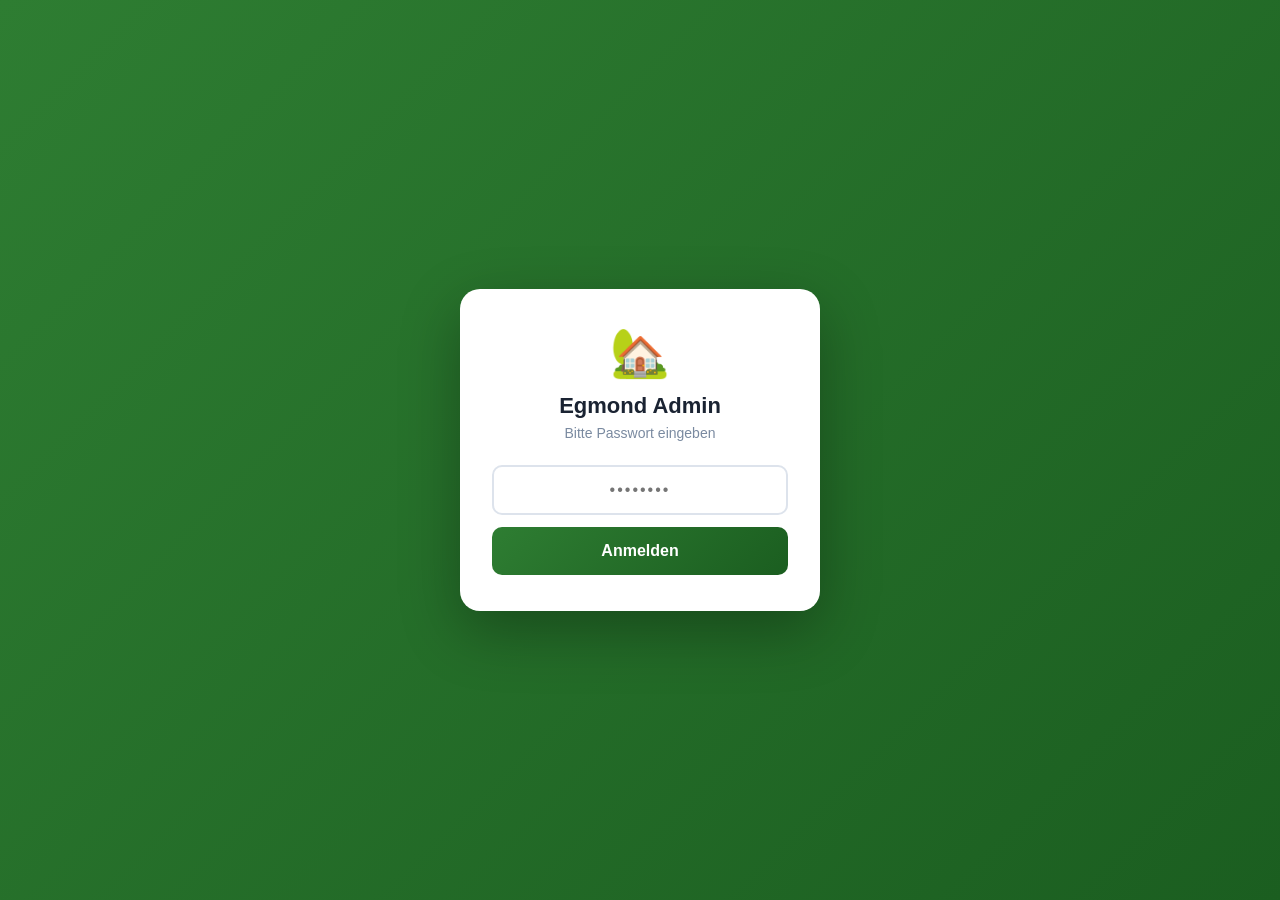
==== admin.html @ 9b96b651 "Add files via upload" ====
<!DOCTYPE html>
<html lang="de">
<head>
<meta charset="UTF-8">
<meta name="viewport" content="width=device-width,initial-scale=1">
<title>Egmond Admin</title>
<style>
*{box-sizing:border-box;margin:0;padding:0}
body{font-family:-apple-system,BlinkMacSystemFont,"Segoe UI",sans-serif;background:linear-gradient(135deg,#2E7D32,#1B5E20);min-height:100vh;display:flex;align-items:center;justify-content:center}
.box{background:#fff;border-radius:20px;padding:36px 32px;width:100%;max-width:360px;box-shadow:0 20px 60px rgba(0,0,0,.3);text-align:center}
.icon{font-size:48px;margin-bottom:12px}
h1{font-size:22px;font-weight:800;color:#1A2332;margin-bottom:6px}
p{font-size:14px;color:#7A8AA0;margin-bottom:24px}
input{width:100%;padding:14px 16px;border:2px solid #DDE3EC;border-radius:10px;font-size:16px;outline:none;transition:border-color .2s;margin-bottom:12px;text-align:center;letter-spacing:2px}
input:focus{border-color:#2E7D32}
button{width:100%;padding:15px;background:linear-gradient(135deg,#2E7D32,#1B5E20);color:#fff;border:none;border-radius:10px;font-size:16px;font-weight:800;cursor:pointer}
button:active{transform:scale(.98)}
.err{color:#B71C1C;font-size:13px;margin-top:8px;display:none}
</style>
</head>
<body>
<div class="box">
  <div class="icon">🏡</div>
  <h1>Egmond Admin</h1>
  <p>Bitte Passwort eingeben</p>
  <input id="pw" type="password" placeholder="••••••••" onkeydown="if(event.key==='Enter')login()">
  <button onclick="login()">Anmelden</button>
  <div class="err" id="err">❌ Falsches Passwort</div>
</div>
<script>
function login(){
  const pw=document.getElementById('pw').value;
  if(pw==='egmond2026'){
    window.location.href='./index.html?admin=egmond2026';
  } else {
    document.getElementById('err').style.display='block';
    document.getElementById('pw').value='';
    document.getElementById('pw').focus();
  }
}
</script>
</body>
</html>
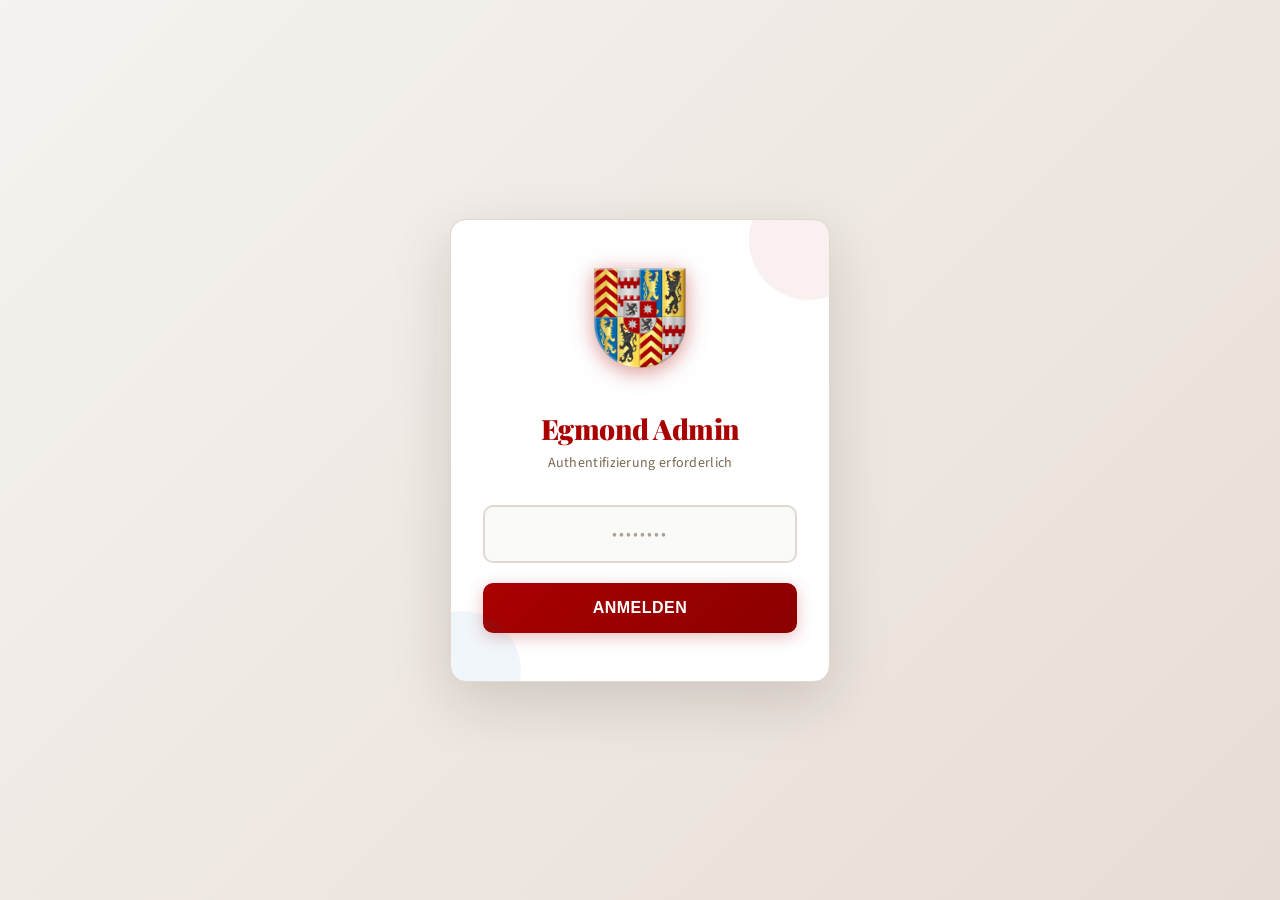
==== commit 6d1df2e3: "Update admin.html" ====
--- a/admin.html
+++ b/admin.html
@@ -4,40 +4,261 @@
 <meta charset="UTF-8">
 <meta name="viewport" content="width=device-width,initial-scale=1">
 <title>Egmond Admin</title>
+<link href="https://fonts.googleapis.com/css2?family=Playfair+Display:wght@700;900&family=Source+Sans+3:wght@400;600;700&display=swap" rel="stylesheet">
 <style>
-*{box-sizing:border-box;margin:0;padding:0}
-body{font-family:-apple-system,BlinkMacSystemFont,"Segoe UI",sans-serif;background:linear-gradient(135deg,#2E7D32,#1B5E20);min-height:100vh;display:flex;align-items:center;justify-content:center}
-.box{background:#fff;border-radius:20px;padding:36px 32px;width:100%;max-width:360px;box-shadow:0 20px 60px rgba(0,0,0,.3);text-align:center}
-.icon{font-size:48px;margin-bottom:12px}
-h1{font-size:22px;font-weight:800;color:#1A2332;margin-bottom:6px}
-p{font-size:14px;color:#7A8AA0;margin-bottom:24px}
-input{width:100%;padding:14px 16px;border:2px solid #DDE3EC;border-radius:10px;font-size:16px;outline:none;transition:border-color .2s;margin-bottom:12px;text-align:center;letter-spacing:2px}
-input:focus{border-color:#2E7D32}
-button{width:100%;padding:15px;background:linear-gradient(135deg,#2E7D32,#1B5E20);color:#fff;border:none;border-radius:10px;font-size:16px;font-weight:800;cursor:pointer}
-button:active{transform:scale(.98)}
-.err{color:#B71C1C;font-size:13px;margin-top:8px;display:none}
+:root {
+  --egmond-red: #A90100;
+  --egmond-gold: #FFDA4E;
+  --egmond-blue: #0066AB;
+  --text-dark: #1C1408;
+  --bg-light: #F5F3F0;
+  --border-color: #E0D9D0;
+}
+
+* {
+  box-sizing: border-box;
+  margin: 0;
+  padding: 0;
+}
+
+body {
+  font-family: 'Source Sans 3', -apple-system, BlinkMacSystemFont, "Segoe UI", sans-serif;
+  background: linear-gradient(135deg, #F5F3F0 0%, #E8DDD5 100%);
+  min-height: 100vh;
+  display: flex;
+  align-items: center;
+  justify-content: center;
+  padding: 20px;
+}
+
+.container {
+  width: 100%;
+  max-width: 380px;
+}
+
+.login-box {
+  background: #FFF;
+  border-radius: 16px;
+  padding: 48px 32px;
+  box-shadow: 0 20px 60px rgba(26, 18, 8, 0.15), 
+              0 0 1px rgba(169, 1, 0, 0.1);
+  border: 1px solid var(--border-color);
+  text-align: center;
+  backdrop-filter: blur(4px);
+}
+
+.header-crest {
+  font-size: 56px;
+  margin-bottom: 20px;
+  filter: drop-shadow(0 4px 8px rgba(169, 1, 0, 0.2));
+}
+
+.wappen-img {
+  width: 100px;
+  height: 100px;
+  object-fit: contain;
+  filter: drop-shadow(0 4px 12px rgba(169, 1, 0, 0.25));
+}
+
+h1 {
+  font-family: 'Playfair Display', serif;
+  font-size: 28px;
+  font-weight: 900;
+  color: var(--egmond-red);
+  margin-bottom: 6px;
+  letter-spacing: -0.5px;
+}
+
+.subtitle {
+  font-size: 14px;
+  color: #7A6850;
+  margin-bottom: 32px;
+  letter-spacing: 0.3px;
+}
+
+.form-group {
+  margin-bottom: 20px;
+}
+
+input {
+  width: 100%;
+  padding: 16px 18px;
+  border: 2px solid var(--border-color);
+  border-radius: 10px;
+  font-size: 16px;
+  font-family: 'Source Sans 3', sans-serif;
+  outline: none;
+  transition: all 0.2s ease;
+  letter-spacing: 1px;
+  text-align: center;
+  background: #FAFAF8;
+}
+
+input:focus {
+  border-color: var(--egmond-red);
+  background: #FFF;
+  box-shadow: 0 0 0 3px rgba(169, 1, 0, 0.08);
+}
+
+input::placeholder {
+  color: #B0A090;
+  letter-spacing: 2px;
+}
+
+.btn-login {
+  width: 100%;
+  padding: 16px;
+  background: linear-gradient(135deg, var(--egmond-red) 0%, #8B0000 100%);
+  color: #FFF;
+  border: none;
+  border-radius: 10px;
+  font-size: 16px;
+  font-weight: 700;
+  letter-spacing: 0.5px;
+  cursor: pointer;
+  transition: all 0.3s ease;
+  box-shadow: 0 4px 16px rgba(169, 1, 0, 0.25);
+  text-transform: uppercase;
+}
+
+.btn-login:hover {
+  transform: translateY(-2px);
+  box-shadow: 0 8px 24px rgba(169, 1, 0, 0.35);
+}
+
+.btn-login:active {
+  transform: translateY(0);
+  box-shadow: 0 2px 8px rgba(169, 1, 0, 0.25);
+}
+
+.error-message {
+  display: none;
+  margin-top: 16px;
+  padding: 12px 16px;
+  background: rgba(169, 1, 0, 0.08);
+  border: 1.5px solid var(--egmond-red);
+  border-radius: 8px;
+  color: var(--egmond-red);
+  font-size: 13px;
+  font-weight: 600;
+  animation: slideDown 0.3s ease;
+}
+
+@keyframes slideDown {
+  from {
+    opacity: 0;
+    transform: translateY(-8px);
+  }
+  to {
+    opacity: 1;
+    transform: translateY(0);
+  }
+}
+
+.decorative-accent {
+  position: absolute;
+  width: 120px;
+  height: 120px;
+  border-radius: 50%;
+  opacity: 0.06;
+  pointer-events: none;
+}
+
+.accent-1 {
+  top: -40px;
+  right: -40px;
+  background: var(--egmond-red);
+}
+
+.accent-2 {
+  bottom: -50px;
+  left: -50px;
+  background: var(--egmond-blue);
+}
+
+.login-box {
+  position: relative;
+  overflow: hidden;
+}
+
+@media (max-width: 480px) {
+  .login-box {
+    padding: 36px 24px;
+  }
+  
+  h1 {
+    font-size: 24px;
+  }
+  
+  .subtitle {
+    margin-bottom: 24px;
+  }
+}
 </style>
 </head>
 <body>
-<div class="box">
-  <div class="icon">🏡</div>
-  <h1>Egmond Admin</h1>
-  <p>Bitte Passwort eingeben</p>
-  <input id="pw" type="password" placeholder="••••••••" onkeydown="if(event.key==='Enter')login()">
-  <button onclick="login()">Anmelden</button>
-  <div class="err" id="err">❌ Falsches Passwort</div>
+<div class="container">
+  <div class="login-box">
+    <div class="decorative-accent accent-1"></div>
+    <div class="decorative-accent accent-2"></div>
+    
+    <div class="header-crest">
+      <img src="images/wappen_neu.png" alt="Egmond Wappen" class="wappen-img">
+    </div>
+    <h1>Egmond Admin</h1>
+    <p class="subtitle">Authentifizierung erforderlich</p>
+    
+    <form onsubmit="login(event)">
+      <div class="form-group">
+        <input 
+          id="pw" 
+          type="password" 
+          placeholder="••••••••"
+          autocomplete="current-password"
+          aria-label="Admin-Passwort"
+        >
+      </div>
+      <button type="submit" class="btn-login">Anmelden</button>
+    </form>
+    
+    <div class="error-message" id="err">
+      ❌ Falsches Passwort. Bitte erneut versuchen.
+    </div>
+  </div>
 </div>
+
 <script>
-function login(){
-  const pw=document.getElementById('pw').value;
-  if(pw==='egmond2026'){
-    window.location.href='./index.html?admin=egmond2026';
+function login(event) {
+  event.preventDefault();
+  const pw = document.getElementById('pw').value;
+  
+  if (pw === 'FiegePils') {
+    window.location.href = 'index.html?admin=FiegePils';
   } else {
-    document.getElementById('err').style.display='block';
-    document.getElementById('pw').value='';
-    document.getElementById('pw').focus();
-  }
-}
+    showError();
+  }
+}
+
+function showError() {
+  const errEl = document.getElementById('err');
+  const pwEl = document.getElementById('pw');
+  
+  errEl.style.display = 'block';
+  pwEl.value = '';
+  pwEl.focus();
+  
+  // Reset error display after 3 seconds
+  setTimeout(() => {
+    errEl.style.display = 'none';
+  }, 3000);
+}
+
+// Allow Enter key to submit
+document.getElementById('pw').addEventListener('keydown', (e) => {
+  if (e.key === 'Enter') {
+    login(e);
+  }
+});
 </script>
 </body>
 </html>
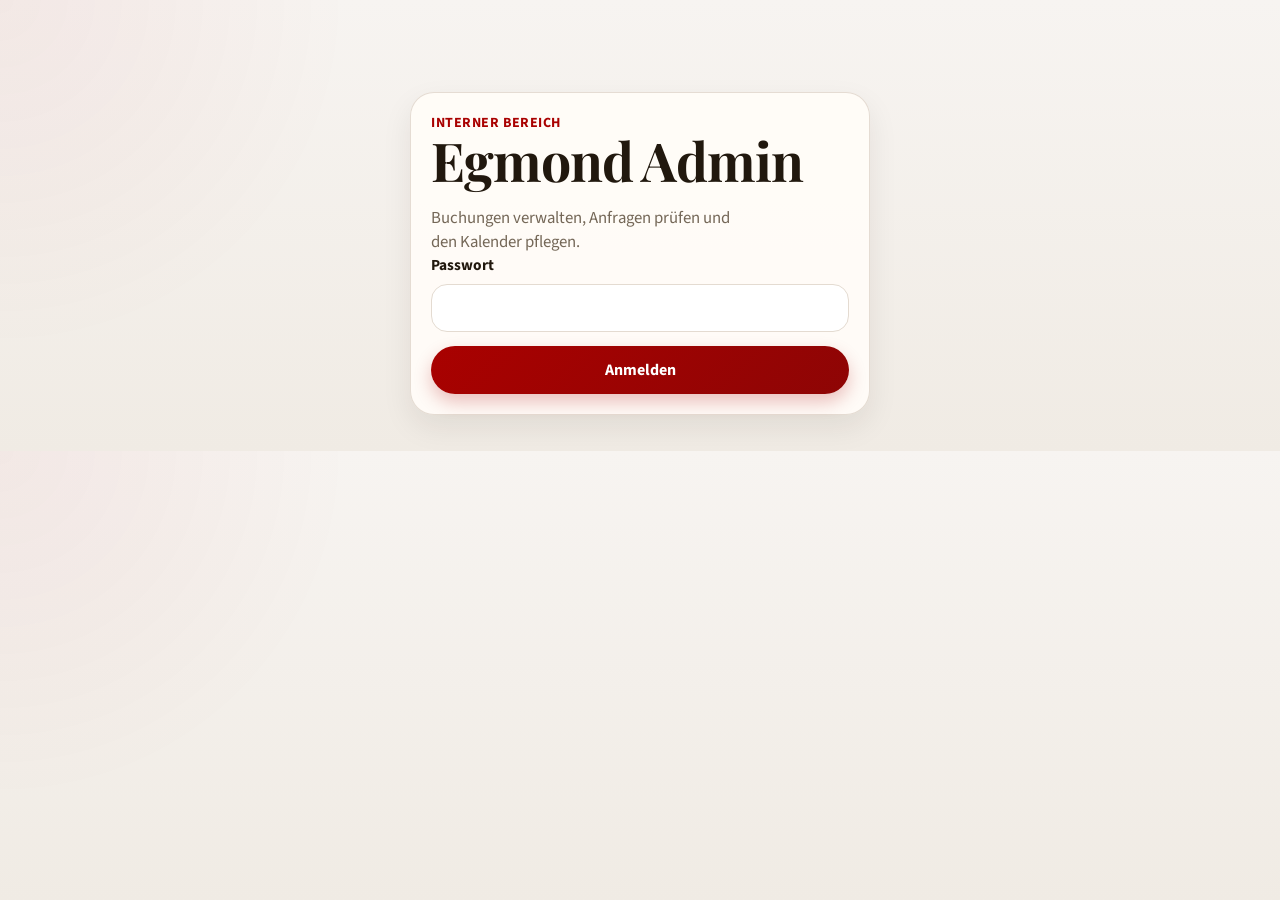
==== commit 0e8b5dfd: "reset auf alten Status nach Chat GPT" ====
--- a/admin.html
+++ b/admin.html
@@ -1,264 +1,150 @@
 <!DOCTYPE html>
 <html lang="de">
 <head>
-<meta charset="UTF-8">
-<meta name="viewport" content="width=device-width,initial-scale=1">
-<title>Egmond Admin</title>
-<link href="https://fonts.googleapis.com/css2?family=Playfair+Display:wght@700;900&family=Source+Sans+3:wght@400;600;700&display=swap" rel="stylesheet">
-<style>
-:root {
-  --egmond-red: #A90100;
-  --egmond-gold: #FFDA4E;
-  --egmond-blue: #0066AB;
-  --text-dark: #1C1408;
-  --bg-light: #F5F3F0;
-  --border-color: #E0D9D0;
-}
+  <meta charset="UTF-8" />
+  <meta name="viewport" content="width=device-width, initial-scale=1" />
+  <title>Egmond Admin</title>
+  <link rel="stylesheet" href="app.css" />
+  <link rel="preconnect" href="https://fonts.googleapis.com">
+  <link rel="preconnect" href="https://fonts.gstatic.com" crossorigin>
+  <link href="https://fonts.googleapis.com/css2?family=Playfair+Display:wght@700;900&family=Source+Sans+3:wght@400;600;700&display=swap" rel="stylesheet">
+</head>
+<body class="admin-body">
+  <div class="admin-shell">
+    <section class="admin-login panel" id="adminLoginPanel">
+      <div class="section-head">
+        <div>
+          <p class="kicker">Interner Bereich</p>
+          <h1>Egmond Admin</h1>
+        </div>
+      </div>
+      <p class="lede compact">Buchungen verwalten, Anfragen prüfen und den Kalender pflegen.</p>
+      <form id="adminLoginForm" class="stack">
+        <label class="field">
+          <span>Passwort</span>
+          <input id="adminPassword" type="password" autocomplete="current-password" required />
+        </label>
+        <button type="submit" class="primary-btn">Anmelden</button>
+        <div id="adminLoginError" class="inline-notice error hidden"></div>
+      </form>
+    </section>
 
-* {
-  box-sizing: border-box;
-  margin: 0;
-  padding: 0;
-}
+    <section class="dashboard hidden" id="dashboardPanel">
+      <header class="dashboard-header">
+        <div>
+          <p class="eyebrow">Interner Bereich</p>
+          <h1>Admin-Dashboard</h1>
+        </div>
+        <div class="dashboard-header-actions">
+          <a href="index.html" class="ghost-btn">Zur Public-App</a>
+          <button type="button" class="ghost-btn danger-text" id="logoutBtn">Abmelden</button>
+        </div>
+      </header>
 
-body {
-  font-family: 'Source Sans 3', -apple-system, BlinkMacSystemFont, "Segoe UI", sans-serif;
-  background: linear-gradient(135deg, #F5F3F0 0%, #E8DDD5 100%);
-  min-height: 100vh;
-  display: flex;
-  align-items: center;
-  justify-content: center;
-  padding: 20px;
-}
+      <div class="stat-grid" id="statGrid"></div>
 
-.container {
-  width: 100%;
-  max-width: 380px;
-}
+      <nav class="dashboard-tabs" aria-label="Admin Bereiche">
+        <button type="button" class="tab-btn is-active" data-tab="overview">Übersicht</button>
+        <button type="button" class="tab-btn" data-tab="bookings">Buchungen</button>
+        <button type="button" class="tab-btn" data-tab="requests">Anfragen</button>
+      </nav>
 
-.login-box {
-  background: #FFF;
-  border-radius: 16px;
-  padding: 48px 32px;
-  box-shadow: 0 20px 60px rgba(26, 18, 8, 0.15), 
-              0 0 1px rgba(169, 1, 0, 0.1);
-  border: 1px solid var(--border-color);
-  text-align: center;
-  backdrop-filter: blur(4px);
-}
+      <section class="tab-panel" data-panel="overview">
+        <div class="dashboard-two-col">
+          <article class="panel">
+            <div class="section-head">
+              <div>
+                <p class="kicker">Kalenderstatus</p>
+                <h2>Nächste Monate</h2>
+              </div>
+            </div>
+            <div id="adminCalendarPreview" class="calendar-grid compact"></div>
+          </article>
 
-.header-crest {
-  font-size: 56px;
-  margin-bottom: 20px;
-  filter: drop-shadow(0 4px 8px rgba(169, 1, 0, 0.2));
-}
+          <article class="panel">
+            <div class="section-head">
+              <div>
+                <p class="kicker">Nächster Schritt</p>
+                <h2>Schnelle Eintragung</h2>
+              </div>
+            </div>
+            <form id="quickBookingForm" class="stack">
+              <div class="field-grid">
+                <label class="field">
+                  <span>Anreise</span>
+                  <input type="date" id="quickStart" required />
+                </label>
+                <label class="field">
+                  <span>Abreise</span>
+                  <input type="date" id="quickEnd" required />
+                </label>
+              </div>
+              <label class="field">
+                <span>Bezeichnung</span>
+                <input type="text" id="quickLabel" placeholder="z. B. Meyer" required />
+              </label>
+              <button type="submit" class="primary-btn">Buchung eintragen</button>
+              <div id="quickFeedback" class="inline-notice hidden"></div>
+            </form>
+          </article>
+        </div>
+      </section>
 
-.wappen-img {
-  width: 100px;
-  height: 100px;
-  object-fit: contain;
-  filter: drop-shadow(0 4px 12px rgba(169, 1, 0, 0.25));
-}
+      <section class="tab-panel hidden" data-panel="bookings">
+        <article class="panel">
+          <div class="section-head">
+            <div>
+              <p class="kicker">Buchungen</p>
+              <h2>Einträge verwalten</h2>
+            </div>
+          </div>
 
-h1 {
-  font-family: 'Playfair Display', serif;
-  font-size: 28px;
-  font-weight: 900;
-  color: var(--egmond-red);
-  margin-bottom: 6px;
-  letter-spacing: -0.5px;
-}
+          <form id="bookingAdminForm" class="stack">
+            <div class="field-grid three">
+              <label class="field">
+                <span>Anreise</span>
+                <input type="date" id="adminStart" required />
+              </label>
+              <label class="field">
+                <span>Abreise</span>
+                <input type="date" id="adminEnd" required />
+              </label>
+              <label class="field">
+                <span>Typ</span>
+                <select id="adminType">
+                  <option value="full">Normal</option>
+                  <option value="arrival-departure">Halbtags-Wechsel</option>
+                </select>
+              </label>
+            </div>
+            <label class="field">
+              <span>Name / Hinweis</span>
+              <input type="text" id="adminLabel" placeholder="Gastname oder Notiz" required />
+            </label>
+            <div class="action-row split">
+              <button type="submit" class="primary-btn">Speichern</button>
+              <div id="bookingAdminFeedback" class="inline-notice hidden"></div>
+            </div>
+          </form>
 
-.subtitle {
-  font-size: 14px;
-  color: #7A6850;
-  margin-bottom: 32px;
-  letter-spacing: 0.3px;
-}
+          <div id="bookingList" class="data-list"></div>
+        </article>
+      </section>
 
-.form-group {
-  margin-bottom: 20px;
-}
+      <section class="tab-panel hidden" data-panel="requests">
+        <article class="panel">
+          <div class="section-head">
+            <div>
+              <p class="kicker">Anfragen</p>
+              <h2>Eingänge</h2>
+            </div>
+          </div>
+          <div id="requestList" class="data-list"></div>
+        </article>
+      </section>
+    </section>
+  </div>
 
-input {
-  width: 100%;
-  padding: 16px 18px;
-  border: 2px solid var(--border-color);
-  border-radius: 10px;
-  font-size: 16px;
-  font-family: 'Source Sans 3', sans-serif;
-  outline: none;
-  transition: all 0.2s ease;
-  letter-spacing: 1px;
-  text-align: center;
-  background: #FAFAF8;
-}
-
-input:focus {
-  border-color: var(--egmond-red);
-  background: #FFF;
-  box-shadow: 0 0 0 3px rgba(169, 1, 0, 0.08);
-}
-
-input::placeholder {
-  color: #B0A090;
-  letter-spacing: 2px;
-}
-
-.btn-login {
-  width: 100%;
-  padding: 16px;
-  background: linear-gradient(135deg, var(--egmond-red) 0%, #8B0000 100%);
-  color: #FFF;
-  border: none;
-  border-radius: 10px;
-  font-size: 16px;
-  font-weight: 700;
-  letter-spacing: 0.5px;
-  cursor: pointer;
-  transition: all 0.3s ease;
-  box-shadow: 0 4px 16px rgba(169, 1, 0, 0.25);
-  text-transform: uppercase;
-}
-
-.btn-login:hover {
-  transform: translateY(-2px);
-  box-shadow: 0 8px 24px rgba(169, 1, 0, 0.35);
-}
-
-.btn-login:active {
-  transform: translateY(0);
-  box-shadow: 0 2px 8px rgba(169, 1, 0, 0.25);
-}
-
-.error-message {
-  display: none;
-  margin-top: 16px;
-  padding: 12px 16px;
-  background: rgba(169, 1, 0, 0.08);
-  border: 1.5px solid var(--egmond-red);
-  border-radius: 8px;
-  color: var(--egmond-red);
-  font-size: 13px;
-  font-weight: 600;
-  animation: slideDown 0.3s ease;
-}
-
-@keyframes slideDown {
-  from {
-    opacity: 0;
-    transform: translateY(-8px);
-  }
-  to {
-    opacity: 1;
-    transform: translateY(0);
-  }
-}
-
-.decorative-accent {
-  position: absolute;
-  width: 120px;
-  height: 120px;
-  border-radius: 50%;
-  opacity: 0.06;
-  pointer-events: none;
-}
-
-.accent-1 {
-  top: -40px;
-  right: -40px;
-  background: var(--egmond-red);
-}
-
-.accent-2 {
-  bottom: -50px;
-  left: -50px;
-  background: var(--egmond-blue);
-}
-
-.login-box {
-  position: relative;
-  overflow: hidden;
-}
-
-@media (max-width: 480px) {
-  .login-box {
-    padding: 36px 24px;
-  }
-  
-  h1 {
-    font-size: 24px;
-  }
-  
-  .subtitle {
-    margin-bottom: 24px;
-  }
-}
-</style>
-</head>
-<body>
-<div class="container">
-  <div class="login-box">
-    <div class="decorative-accent accent-1"></div>
-    <div class="decorative-accent accent-2"></div>
-    
-    <div class="header-crest">
-      <img src="images/wappen_neu.png" alt="Egmond Wappen" class="wappen-img">
-    </div>
-    <h1>Egmond Admin</h1>
-    <p class="subtitle">Authentifizierung erforderlich</p>
-    
-    <form onsubmit="login(event)">
-      <div class="form-group">
-        <input 
-          id="pw" 
-          type="password" 
-          placeholder="••••••••"
-          autocomplete="current-password"
-          aria-label="Admin-Passwort"
-        >
-      </div>
-      <button type="submit" class="btn-login">Anmelden</button>
-    </form>
-    
-    <div class="error-message" id="err">
-      ❌ Falsches Passwort. Bitte erneut versuchen.
-    </div>
-  </div>
-</div>
-
-<script>
-function login(event) {
-  event.preventDefault();
-  const pw = document.getElementById('pw').value;
-  
-  if (pw === 'FiegePils') {
-    window.location.href = 'index.html?admin=FiegePils';
-  } else {
-    showError();
-  }
-}
-
-function showError() {
-  const errEl = document.getElementById('err');
-  const pwEl = document.getElementById('pw');
-  
-  errEl.style.display = 'block';
-  pwEl.value = '';
-  pwEl.focus();
-  
-  // Reset error display after 3 seconds
-  setTimeout(() => {
-    errEl.style.display = 'none';
-  }, 3000);
-}
-
-// Allow Enter key to submit
-document.getElementById('pw').addEventListener('keydown', (e) => {
-  if (e.key === 'Enter') {
-    login(e);
-  }
-});
-</script>
+  <script src="admin.js"></script>
 </body>
 </html>
--- a/app.css
+++ b/app.css
@@ -0,0 +1,500 @@
+:root{
+  --red:#a90100;
+  --red-soft:#f8dedd;
+  --gold:#ffda4e;
+  --blue:#0066ab;
+  --blue-soft:#e9f2fb;
+  --ink:#21180e;
+  --muted:#746757;
+  --bg:#f5f3f0;
+  --bg-elevated:#fffcf8;
+  --line:#e4dbd1;
+  --line-strong:#cfc0ae;
+  --success:#1d7f4e;
+  --success-soft:#e7f6ee;
+  --danger:#b3261e;
+  --danger-soft:#fdeceb;
+  --shadow:0 12px 30px rgba(33,24,14,.08);
+  --radius-xl:24px;
+  --radius-lg:18px;
+  --radius-md:14px;
+  --radius-sm:10px;
+  --touch:48px;
+}
+
+*{box-sizing:border-box}
+html{scroll-behavior:smooth}
+body{
+  margin:0;
+  font-family:"Source Sans 3",-apple-system,BlinkMacSystemFont,"Segoe UI",sans-serif;
+  color:var(--ink);
+  background:
+    radial-gradient(circle at top right, rgba(0,102,171,.06), transparent 24rem),
+    linear-gradient(180deg,#f7f4f1 0%, #f3efe8 100%);
+}
+
+h1,h2,h3,p{margin:0}
+button,input,textarea,select{font:inherit}
+button{cursor:pointer}
+
+.site-shell,
+.admin-shell{
+  max-width:1200px;
+  margin:0 auto;
+  padding:20px 16px 36px;
+}
+
+.site-header,
+.dashboard-header{
+  display:flex;
+  justify-content:space-between;
+  gap:16px;
+  align-items:flex-start;
+  margin-bottom:20px;
+}
+
+.brand{
+  display:flex;
+  gap:16px;
+  align-items:flex-start;
+}
+
+.brand-logo{
+  width:72px;
+  height:72px;
+  object-fit:contain;
+  filter:drop-shadow(0 6px 12px rgba(169,1,0,.16));
+}
+
+.eyebrow,.kicker{
+  font-size:.875rem;
+  font-weight:700;
+  color:var(--red);
+  letter-spacing:.04em;
+  text-transform:uppercase;
+}
+
+h1,h2{
+  font-family:"Playfair Display",Georgia,serif;
+  letter-spacing:-.02em;
+}
+
+h1{font-size:clamp(2rem,5vw,3.35rem); line-height:1.02}
+h2{font-size:clamp(1.4rem,3vw,2rem)}
+h3{font-size:1.05rem}
+.lede{
+  max-width:58ch;
+  color:var(--muted);
+  margin-top:8px;
+  font-size:1.05rem;
+}
+.lede.compact{max-width:40ch}
+
+.page-grid{
+  display:grid;
+  gap:20px;
+  grid-template-columns:1.35fr .95fr;
+}
+
+.panel{
+  background:rgba(255,252,248,.94);
+  border:1px solid rgba(228,219,209,.95);
+  border-radius:var(--radius-xl);
+  box-shadow:var(--shadow);
+  padding:20px;
+}
+
+.hero-panel{grid-column:1}
+.booking-panel{grid-column:2}
+.info-panel{grid-column:1 / -1}
+
+.section-head{
+  display:flex;
+  align-items:flex-start;
+  justify-content:space-between;
+  gap:12px;
+  margin-bottom:18px;
+}
+
+.calendar-nav{
+  display:flex;
+  gap:8px;
+}
+
+.icon-btn,.ghost-btn,.tab-btn{
+  min-height:var(--touch);
+  border-radius:999px;
+  border:1px solid var(--line);
+  background:#fff;
+  color:var(--ink);
+  padding:0 16px;
+  transition:.18s ease;
+}
+.icon-btn{
+  min-width:var(--touch);
+  padding:0;
+  font-size:1.4rem;
+}
+.ghost-btn:hover,.icon-btn:hover,.tab-btn:hover{
+  border-color:var(--line-strong);
+  transform:translateY(-1px);
+}
+.primary-btn{
+  min-height:var(--touch);
+  border:none;
+  border-radius:999px;
+  background:linear-gradient(135deg,var(--red) 0%, #8e0505 100%);
+  color:#fff;
+  padding:0 20px;
+  font-weight:700;
+  box-shadow:0 8px 18px rgba(169,1,0,.24);
+}
+.primary-btn:disabled{opacity:.55; cursor:not-allowed; box-shadow:none}
+.danger-text{color:var(--danger)}
+
+.calendar-summary{
+  display:grid;
+  grid-template-columns:repeat(4,minmax(0,1fr));
+  gap:12px;
+  margin-bottom:14px;
+}
+.summary-chip{
+  border:1px solid var(--line);
+  background:#fff;
+  border-radius:18px;
+  padding:12px 14px;
+}
+.summary-chip.accent{
+  background:linear-gradient(180deg,#fff8d8 0%, #fff 100%);
+}
+.summary-label{
+  display:block;
+  color:var(--muted);
+  font-size:.9rem;
+  margin-bottom:2px;
+}
+
+.legend{
+  display:flex;
+  flex-wrap:wrap;
+  gap:10px 16px;
+  margin-bottom:16px;
+  color:var(--muted);
+}
+.legend-item{
+  display:inline-flex;
+  align-items:center;
+  gap:8px;
+}
+.legend-swatch{
+  width:18px;
+  height:18px;
+  border-radius:7px;
+  border:1px solid var(--line-strong);
+  background:#fff;
+}
+.legend-swatch.is-free{background:#fff}
+.legend-swatch.is-booked{background:#f6c9c6}
+.legend-swatch.is-half{background:linear-gradient(135deg, #fff 0 50%, #f6c9c6 50% 100%)}
+.legend-swatch.is-range{background:#dcecff}
+.legend-dot{
+  width:8px; height:8px; border-radius:50%; background:var(--blue);
+}
+
+.calendar-grid{
+  display:grid;
+  grid-template-columns:repeat(2,minmax(0,1fr));
+  gap:16px;
+}
+.calendar-grid.compact{grid-template-columns:repeat(2,minmax(0,1fr))}
+.month-card{
+  border:1px solid var(--line);
+  border-radius:20px;
+  background:#fff;
+  padding:14px;
+}
+.month-head{
+  display:flex;
+  justify-content:space-between;
+  align-items:center;
+  margin-bottom:10px;
+}
+.month-title{
+  font-weight:700;
+  font-size:1.02rem;
+}
+.weekdays,.days-grid{
+  display:grid;
+  grid-template-columns:repeat(7,minmax(0,1fr));
+  gap:4px;
+}
+.weekday{
+  text-align:center;
+  color:var(--muted);
+  font-size:.82rem;
+  padding:6px 0;
+}
+.day-btn,.day-spacer{
+  aspect-ratio:1;
+  border-radius:14px;
+}
+.day-btn{
+  position:relative;
+  border:none;
+  background:#fff;
+  color:var(--ink);
+  min-height:44px;
+}
+.day-btn:hover:not(:disabled){
+  background:#f7f3ef;
+}
+.day-btn:focus-visible{
+  outline:3px solid rgba(0,102,171,.25);
+  outline-offset:1px;
+}
+.day-btn .num{
+  position:relative;
+  z-index:2;
+  font-weight:600;
+}
+.day-btn .arrival-dot{
+  position:absolute;
+  bottom:7px;
+  left:50%;
+  transform:translateX(-50%);
+  width:6px; height:6px; border-radius:50%;
+  background:var(--blue);
+}
+.day-btn[data-state="booked"]{
+  background:#f5d3d1;
+  color:#7a1d15;
+}
+.day-btn[data-state="half-start"]{
+  background:linear-gradient(135deg,#fff 0 50%, #f5d3d1 50% 100%);
+}
+.day-btn[data-state="half-end"]{
+  background:linear-gradient(135deg,#f5d3d1 0 50%, #fff 50% 100%);
+}
+.day-btn[data-in-range="true"]{
+  background:#e5f0fb;
+}
+.day-btn[data-boundary="start"],
+.day-btn[data-boundary="end"]{
+  background:var(--blue);
+  color:#fff;
+}
+.day-btn[data-boundary="start"] .arrival-dot,
+.day-btn[data-boundary="end"] .arrival-dot{
+  background:#fff;
+}
+.day-btn:disabled{
+  cursor:not-allowed;
+  opacity:.9;
+}
+.day-btn[data-past="true"]{
+  color:#ab9f92;
+}
+.calendar-foot{margin-top:16px}
+.inline-notice{
+  border-radius:16px;
+  padding:12px 14px;
+  border:1px solid transparent;
+  font-weight:600;
+}
+.inline-notice.info{
+  background:var(--blue-soft);
+  color:#0d4f80;
+}
+.inline-notice.success{
+  background:var(--success-soft);
+  color:var(--success);
+}
+.inline-notice.error{
+  background:var(--danger-soft);
+  color:var(--danger);
+}
+.hidden{display:none !important}
+
+.stack{display:grid; gap:14px}
+.field-grid{
+  display:grid;
+  grid-template-columns:repeat(2,minmax(0,1fr));
+  gap:12px;
+}
+.field-grid.three{
+  grid-template-columns:repeat(3,minmax(0,1fr));
+}
+.field{
+  display:grid;
+  gap:8px;
+}
+.field span{
+  font-weight:700;
+  font-size:.96rem;
+}
+.field input,.field textarea,.field select{
+  width:100%;
+  min-height:var(--touch);
+  border:1px solid var(--line);
+  background:#fff;
+  color:var(--ink);
+  border-radius:16px;
+  padding:12px 14px;
+}
+.field textarea{resize:vertical}
+.field input:focus-visible,.field textarea:focus-visible,.field select:focus-visible{
+  outline:3px solid rgba(0,102,171,.18);
+  border-color:#92bcde;
+}
+.action-row{
+  display:flex;
+  align-items:center;
+  gap:12px;
+}
+.action-row.split{
+  justify-content:space-between;
+}
+.form-meta{color:var(--muted)}
+
+.info-list{
+  display:grid;
+  grid-template-columns:repeat(3,minmax(0,1fr));
+  gap:14px;
+}
+.info-card{
+  border:1px solid var(--line);
+  border-radius:20px;
+  padding:16px;
+  background:#fff;
+}
+.info-card p{color:var(--muted); margin-top:6px}
+
+.admin-body{
+  background:
+    radial-gradient(circle at top left, rgba(169,1,0,.05), transparent 22rem),
+    linear-gradient(180deg,#f7f4f1 0%, #f0ebe4 100%);
+}
+.admin-login{
+  max-width:460px;
+  margin:8vh auto 0;
+}
+.dashboard{
+  display:grid;
+  gap:18px;
+}
+.dashboard-header-actions{
+  display:flex;
+  gap:10px;
+  flex-wrap:wrap;
+}
+.stat-grid{
+  display:grid;
+  grid-template-columns:repeat(4,minmax(0,1fr));
+  gap:12px;
+}
+.stat-card{
+  padding:16px;
+  border-radius:20px;
+  border:1px solid var(--line);
+  background:#fff;
+}
+.stat-card .stat-label{color:var(--muted); font-size:.92rem}
+.stat-card .stat-value{font-size:1.7rem; font-weight:800; margin-top:4px}
+.dashboard-tabs{
+  display:flex;
+  gap:10px;
+  flex-wrap:wrap;
+}
+.tab-btn.is-active{
+  background:var(--ink);
+  color:#fff;
+  border-color:var(--ink);
+}
+.dashboard-two-col{
+  display:grid;
+  grid-template-columns:1.1fr .9fr;
+  gap:18px;
+}
+.data-list{
+  display:grid;
+  gap:12px;
+  margin-top:18px;
+}
+.data-item{
+  display:grid;
+  gap:10px;
+  border:1px solid var(--line);
+  background:#fff;
+  border-radius:18px;
+  padding:14px;
+}
+.data-item-head{
+  display:flex;
+  align-items:flex-start;
+  justify-content:space-between;
+  gap:12px;
+}
+.pill{
+  display:inline-flex;
+  align-items:center;
+  min-height:32px;
+  border-radius:999px;
+  padding:0 12px;
+  font-size:.86rem;
+  font-weight:700;
+  background:var(--blue-soft);
+  color:var(--blue);
+}
+.pill.danger{
+  background:var(--danger-soft);
+  color:var(--danger);
+}
+.data-meta{
+  display:flex;
+  flex-wrap:wrap;
+  gap:8px 14px;
+  color:var(--muted);
+}
+.data-actions{
+  display:flex;
+  gap:8px;
+  flex-wrap:wrap;
+}
+.empty-state{
+  border:1px dashed var(--line-strong);
+  border-radius:18px;
+  padding:18px;
+  color:var(--muted);
+  background:rgba(255,255,255,.55);
+}
+
+@media (max-width: 980px){
+  .page-grid{
+    grid-template-columns:1fr;
+  }
+  .hero-panel,.booking-panel,.info-panel{grid-column:auto}
+  .calendar-summary,
+  .stat-grid,
+  .info-list,
+  .dashboard-two-col{
+    grid-template-columns:1fr 1fr;
+  }
+}
+@media (max-width: 720px){
+  .site-header,.dashboard-header,.brand{
+    flex-direction:column;
+    align-items:flex-start;
+  }
+  .calendar-grid,
+  .calendar-grid.compact,
+  .field-grid,
+  .field-grid.three,
+  .calendar-summary,
+  .stat-grid,
+  .info-list,
+  .dashboard-two-col{
+    grid-template-columns:1fr;
+  }
+  .panel{padding:16px}
+  .month-card{padding:12px}
+}
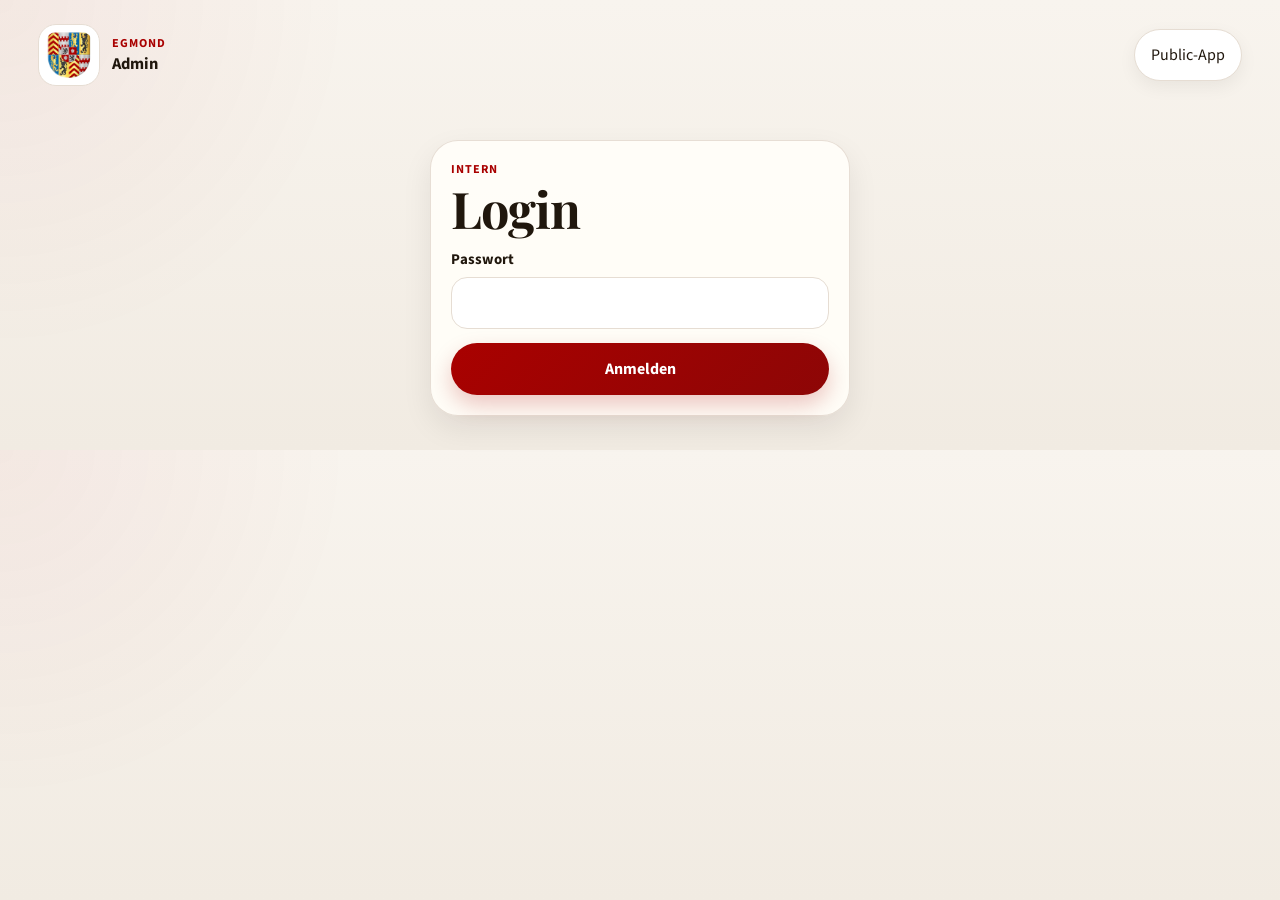
==== commit 926d841f: "premium tuned" ====
--- a/admin.html
+++ b/admin.html
@@ -11,140 +11,83 @@
 </head>
 <body class="admin-body">
   <div class="admin-shell">
-    <section class="admin-login panel" id="adminLoginPanel">
-      <div class="section-head">
-        <div>
-          <p class="kicker">Interner Bereich</p>
-          <h1>Egmond Admin</h1>
-        </div>
-      </div>
-      <p class="lede compact">Buchungen verwalten, Anfragen prüfen und den Kalender pflegen.</p>
+    <header class="admin-topbar">
+      <a href="#admin-top" class="brand admin-brand" id="admin-top" aria-label="Admin Start">
+        <img src="images/wappen_neu.png" alt="Wappen Egmond" class="brand-logo admin-logo">
+        <div><div class="eyebrow">Egmond</div><div class="brand-title">Admin</div></div>
+      </a>
+      <div class="admin-topbar-actions"><a href="index.html" class="nav-pill admin">Public-App</a></div>
+    </header>
+
+    <section class="panel admin-login" id="adminLoginPanel">
+      <div class="section-head"><div><div class="kicker">Intern</div><h1>Login</h1></div></div>
       <form id="adminLoginForm" class="stack">
-        <label class="field">
-          <span>Passwort</span>
-          <input id="adminPassword" type="password" autocomplete="current-password" required />
-        </label>
+        <label class="field"><span>Passwort</span><input id="adminPassword" type="password" autocomplete="current-password" required /></label>
         <button type="submit" class="primary-btn">Anmelden</button>
-        <div id="adminLoginError" class="inline-notice error hidden"></div>
+        <div id="adminLoginError" class="notice notice-error hidden"></div>
       </form>
     </section>
 
     <section class="dashboard hidden" id="dashboardPanel">
       <header class="dashboard-header">
-        <div>
-          <p class="eyebrow">Interner Bereich</p>
-          <h1>Admin-Dashboard</h1>
-        </div>
-        <div class="dashboard-header-actions">
-          <a href="index.html" class="ghost-btn">Zur Public-App</a>
-          <button type="button" class="ghost-btn danger-text" id="logoutBtn">Abmelden</button>
+        <div><div class="eyebrow">Egmond</div><h1>Admin-Dashboard</h1></div>
+        <div class="dashboard-actions">
+          <button type="button" class="nav-pill admin" data-action="print-year">Drucken</button>
+          <button type="button" class="nav-pill admin danger" data-action="logout">Abmelden</button>
         </div>
       </header>
 
       <div class="stat-grid" id="statGrid"></div>
 
       <nav class="dashboard-tabs" aria-label="Admin Bereiche">
-        <button type="button" class="tab-btn is-active" data-tab="overview">Übersicht</button>
+        <button type="button" class="tab-btn is-active" data-tab="overview">Jahr</button>
         <button type="button" class="tab-btn" data-tab="bookings">Buchungen</button>
         <button type="button" class="tab-btn" data-tab="requests">Anfragen</button>
       </nav>
 
       <section class="tab-panel" data-panel="overview">
-        <div class="dashboard-two-col">
-          <article class="panel">
-            <div class="section-head">
-              <div>
-                <p class="kicker">Kalenderstatus</p>
-                <h2>Nächste Monate</h2>
-              </div>
+        <article class="panel">
+          <div class="section-head">
+            <div><div class="kicker">Jahresübersicht</div><h2 id="overviewYearTitle">2026</h2></div>
+            <div class="month-nav">
+              <button type="button" class="icon-btn" data-action="prev-year" aria-label="Vorheriges Jahr">‹</button>
+              <button type="button" class="icon-btn" data-action="next-year" aria-label="Nächstes Jahr">›</button>
             </div>
-            <div id="adminCalendarPreview" class="calendar-grid compact"></div>
-          </article>
-
-          <article class="panel">
-            <div class="section-head">
-              <div>
-                <p class="kicker">Nächster Schritt</p>
-                <h2>Schnelle Eintragung</h2>
-              </div>
-            </div>
-            <form id="quickBookingForm" class="stack">
-              <div class="field-grid">
-                <label class="field">
-                  <span>Anreise</span>
-                  <input type="date" id="quickStart" required />
-                </label>
-                <label class="field">
-                  <span>Abreise</span>
-                  <input type="date" id="quickEnd" required />
-                </label>
-              </div>
-              <label class="field">
-                <span>Bezeichnung</span>
-                <input type="text" id="quickLabel" placeholder="z. B. Meyer" required />
-              </label>
-              <button type="submit" class="primary-btn">Buchung eintragen</button>
-              <div id="quickFeedback" class="inline-notice hidden"></div>
-            </form>
-          </article>
-        </div>
+          </div>
+          <div class="legend compact">
+            <span class="legend-item"><span class="legend-swatch booked"></span>belegt</span>
+            <span class="legend-item"><span class="legend-swatch half"></span>halbtags</span>
+            <span class="legend-item"><span class="legend-swatch school"></span>Ferien NRW</span>
+            <span class="legend-item"><span class="legend-swatch holiday"></span>Feiertag</span>
+            <span class="legend-item"><span class="legend-swatch bridge"></span>Brückentag</span>
+          </div>
+          <div id="adminYearGrid" class="year-grid"></div>
+        </article>
       </section>
 
       <section class="tab-panel hidden" data-panel="bookings">
         <article class="panel">
-          <div class="section-head">
-            <div>
-              <p class="kicker">Buchungen</p>
-              <h2>Einträge verwalten</h2>
+          <div class="section-head"><div><div class="kicker">Buchungen</div><h2>Eintragen</h2></div></div>
+          <form id="bookingAdminForm" class="stack">
+            <div class="field-grid">
+              <label class="field"><span>Anreise</span><input type="date" id="adminStart" required /></label>
+              <label class="field"><span>Abreise</span><input type="date" id="adminEnd" required /></label>
             </div>
-          </div>
-
-          <form id="bookingAdminForm" class="stack">
-            <div class="field-grid three">
-              <label class="field">
-                <span>Anreise</span>
-                <input type="date" id="adminStart" required />
-              </label>
-              <label class="field">
-                <span>Abreise</span>
-                <input type="date" id="adminEnd" required />
-              </label>
-              <label class="field">
-                <span>Typ</span>
-                <select id="adminType">
-                  <option value="full">Normal</option>
-                  <option value="arrival-departure">Halbtags-Wechsel</option>
-                </select>
-              </label>
-            </div>
-            <label class="field">
-              <span>Name / Hinweis</span>
-              <input type="text" id="adminLabel" placeholder="Gastname oder Notiz" required />
-            </label>
-            <div class="action-row split">
-              <button type="submit" class="primary-btn">Speichern</button>
-              <div id="bookingAdminFeedback" class="inline-notice hidden"></div>
-            </div>
+            <label class="field"><span>Name</span><input type="text" id="adminLabel" placeholder="Mietername" required /></label>
+            <div class="action-row split"><button type="submit" class="primary-btn">Speichern</button><div id="bookingAdminFeedback" class="notice hidden"></div></div>
           </form>
-
           <div id="bookingList" class="data-list"></div>
         </article>
       </section>
 
       <section class="tab-panel hidden" data-panel="requests">
         <article class="panel">
-          <div class="section-head">
-            <div>
-              <p class="kicker">Anfragen</p>
-              <h2>Eingänge</h2>
-            </div>
-          </div>
+          <div class="section-head"><div><div class="kicker">Anfragen</div><h2>Eingänge</h2></div></div>
           <div id="requestList" class="data-list"></div>
         </article>
       </section>
     </section>
   </div>
-
   <script src="admin.js"></script>
 </body>
 </html>
--- a/app.css
+++ b/app.css
@@ -1,190 +1,302 @@
 :root{
   --red:#a90100;
-  --red-soft:#f8dedd;
-  --gold:#ffda4e;
   --blue:#0066ab;
-  --blue-soft:#e9f2fb;
-  --ink:#21180e;
-  --muted:#746757;
-  --bg:#f5f3f0;
-  --bg-elevated:#fffcf8;
-  --line:#e4dbd1;
-  --line-strong:#cfc0ae;
-  --success:#1d7f4e;
-  --success-soft:#e7f6ee;
+  --blue-soft:#e8f1fb;
+  --red-soft:#f8dfdd;
+  --amber:#e0a219;
+  --amber-soft:#fff2cc;
+  --green:#208256;
+  --green-soft:#e7f6ee;
+  --violet:#8a4fff;
+  --violet-soft:#efe6ff;
+  --ink:#20170d;
+  --muted:#766958;
+  --bg:#f4f1eb;
+  --panel:#fffdf8;
+  --line:#e6ddd3;
+  --line-strong:#cdbfae;
+  --success:#1f7d50;
+  --success-soft:#e7f5ed;
   --danger:#b3261e;
   --danger-soft:#fdeceb;
-  --shadow:0 12px 30px rgba(33,24,14,.08);
-  --radius-xl:24px;
-  --radius-lg:18px;
-  --radius-md:14px;
-  --radius-sm:10px;
-  --touch:48px;
-}
-
+  --shadow-sm:0 6px 18px rgba(20,14,9,.06);
+  --shadow-md:0 12px 30px rgba(20,14,9,.08);
+  --shadow-lg:0 24px 72px rgba(12,8,4,.20);
+  --radius-xl:28px;
+  --radius-lg:20px;
+  --radius-md:16px;
+  --radius-sm:12px;
+  --radius-pill:999px;
+  --touch:52px;
+  --max-width:1240px;
+}
 *{box-sizing:border-box}
 html{scroll-behavior:smooth}
 body{
   margin:0;
+  color:var(--ink);
   font-family:"Source Sans 3",-apple-system,BlinkMacSystemFont,"Segoe UI",sans-serif;
-  color:var(--ink);
   background:
-    radial-gradient(circle at top right, rgba(0,102,171,.06), transparent 24rem),
-    linear-gradient(180deg,#f7f4f1 0%, #f3efe8 100%);
-}
-
+    radial-gradient(circle at top right, rgba(0,102,171,.06), transparent 22rem),
+    linear-gradient(180deg, #f8f4ee 0%, #f2ede6 100%);
+}
+body.admin-body{
+  background:
+    radial-gradient(circle at top left, rgba(169,1,0,.05), transparent 22rem),
+    linear-gradient(180deg, #f8f4ee 0%, #f1ebe2 100%);
+}
 h1,h2,h3,p{margin:0}
 button,input,textarea,select{font:inherit}
 button{cursor:pointer}
-
-.site-shell,
-.admin-shell{
-  max-width:1200px;
+a{text-decoration:none;color:inherit}
+#booking,#gallery,#top,#admin-top{scroll-margin-top:18px}
+.site-shell,.admin-shell{
+  max-width:var(--max-width);
   margin:0 auto;
-  padding:20px 16px 36px;
-}
-
-.site-header,
-.dashboard-header{
+  padding:14px 14px 34px;
+}
+.hero{
+  position:relative;
+  min-height:540px;
+  border-radius:34px;
+  overflow:hidden;
+  box-shadow:var(--shadow-lg);
+}
+.hero-media,.hero-layer,.hero-overlay{position:absolute; inset:0}
+.hero-layer{
+  background-size:cover;
+  background-position:center;
+  opacity:0;
+  transform:scale(1.04);
+  transition:opacity 1s ease, transform 6s ease;
+}
+.hero-layer.active{
+  opacity:1;
+  transform:scale(1);
+}
+.hero-overlay{
+  background:
+    linear-gradient(180deg, rgba(16,10,8,.08) 0%, rgba(16,10,8,.34) 54%, rgba(16,10,8,.62) 100%),
+    linear-gradient(90deg, rgba(169,1,0,.10) 0%, rgba(0,102,171,.12) 100%);
+}
+.topbar{
+  position:relative;
+  z-index:1;
   display:flex;
   justify-content:space-between;
+  align-items:center;
   gap:16px;
-  align-items:flex-start;
-  margin-bottom:20px;
-}
-
+  padding:18px;
+}
+.topbar-actions,.dashboard-actions,.month-nav,.admin-topbar-actions{
+  display:flex;
+  gap:10px;
+  flex-wrap:wrap;
+}
 .brand{
   display:flex;
-  gap:16px;
-  align-items:flex-start;
-}
-
+  align-items:center;
+  gap:12px;
+}
 .brand-logo{
-  width:72px;
-  height:72px;
+  width:62px;
+  height:62px;
   object-fit:contain;
-  filter:drop-shadow(0 6px 12px rgba(169,1,0,.16));
-}
-
+  border-radius:18px;
+  background:rgba(255,255,255,.12);
+  border:1px solid rgba(255,255,255,.18);
+  padding:7px;
+  backdrop-filter:blur(12px);
+}
+.admin-logo{
+  background:#fff;
+  border-color:var(--line);
+}
+.brand-title{
+  font-weight:700;
+  font-size:1.03rem;
+}
+.hero-card{
+  position:relative;
+  z-index:1;
+  max-width:430px;
+  margin:150px 18px 18px;
+  padding:22px 22px 24px;
+  border-radius:26px;
+  background:rgba(255,255,255,.12);
+  border:1px solid rgba(255,255,255,.18);
+  backdrop-filter:blur(16px);
+  box-shadow:0 18px 40px rgba(0,0,0,.14);
+}
+.on-dark{color:#fff}
 .eyebrow,.kicker{
-  font-size:.875rem;
+  font-size:.76rem;
+  text-transform:uppercase;
+  letter-spacing:.08em;
   font-weight:700;
   color:var(--red);
-  letter-spacing:.04em;
-  text-transform:uppercase;
-}
-
+}
+.eyebrow.on-dark{color:rgba(255,243,224,.95)}
 h1,h2{
   font-family:"Playfair Display",Georgia,serif;
   letter-spacing:-.02em;
 }
-
-h1{font-size:clamp(2rem,5vw,3.35rem); line-height:1.02}
-h2{font-size:clamp(1.4rem,3vw,2rem)}
-h3{font-size:1.05rem}
-.lede{
-  max-width:58ch;
-  color:var(--muted);
-  margin-top:8px;
-  font-size:1.05rem;
-}
-.lede.compact{max-width:40ch}
-
-.page-grid{
+h1{
+  font-size:clamp(1.9rem, 4vw, 3.15rem);
+  line-height:.98;
+  margin-top:6px;
+}
+h2{
+  font-size:clamp(1.36rem, 2.7vw, 1.9rem);
+}
+.hero-actions{
+  display:flex;
+  gap:10px;
+  flex-wrap:wrap;
+  margin-top:18px;
+}
+.page{
   display:grid;
   gap:20px;
-  grid-template-columns:1.35fr .95fr;
-}
-
+  margin-top:20px;
+}
+.section-intro{
+  display:flex;
+  justify-content:center;
+}
+.step-row{
+  display:flex;
+  gap:10px;
+  flex-wrap:wrap;
+}
+.step-chip{
+  min-height:40px;
+  border-radius:999px;
+  padding:0 14px;
+  display:inline-flex;
+  align-items:center;
+  background:rgba(255,255,255,.72);
+  border:1px solid var(--line);
+  color:var(--muted);
+  box-shadow:var(--shadow-sm);
+  font-size:.95rem;
+}
+.step-chip.is-active{
+  color:var(--blue);
+  border-color:#bad3ea;
+  background:#f7fbff;
+}
 .panel{
-  background:rgba(255,252,248,.94);
-  border:1px solid rgba(228,219,209,.95);
+  background:rgba(255,253,248,.96);
+  border:1px solid rgba(230,221,211,.95);
   border-radius:var(--radius-xl);
-  box-shadow:var(--shadow);
+  box-shadow:var(--shadow-md);
   padding:20px;
 }
-
-.hero-panel{grid-column:1}
-.booking-panel{grid-column:2}
-.info-panel{grid-column:1 / -1}
-
+.panel-booking,.panel-gallery{grid-column:1 / -1}
+.split-grid{
+  display:grid;
+  grid-template-columns:1.08fr .92fr;
+  gap:20px;
+}
 .section-head{
   display:flex;
+  justify-content:space-between;
   align-items:flex-start;
-  justify-content:space-between;
-  gap:12px;
-  margin-bottom:18px;
-}
-
-.calendar-nav{
-  display:flex;
-  gap:8px;
-}
-
-.icon-btn,.ghost-btn,.tab-btn{
+  gap:12px;
+  margin-bottom:16px;
+}
+.icon-btn,.nav-pill,.tab-btn,.primary-btn{
   min-height:var(--touch);
-  border-radius:999px;
+  border-radius:var(--radius-pill);
+  display:inline-flex;
+  align-items:center;
+  justify-content:center;
+  transition:transform .18s ease, border-color .18s ease, box-shadow .18s ease;
+}
+.icon-btn,.nav-pill,.tab-btn{
   border:1px solid var(--line);
   background:#fff;
   color:var(--ink);
   padding:0 16px;
-  transition:.18s ease;
 }
 .icon-btn{
   min-width:var(--touch);
   padding:0;
   font-size:1.4rem;
 }
-.ghost-btn:hover,.icon-btn:hover,.tab-btn:hover{
-  border-color:var(--line-strong);
-  transform:translateY(-1px);
+.nav-pill.on-dark{
+  background:rgba(255,255,255,.12);
+  color:#fff;
+  border-color:rgba(255,255,255,.22);
+  backdrop-filter:blur(10px);
+}
+.nav-pill.admin{
+  background:#fff;
+  box-shadow:var(--shadow-sm);
+}
+.nav-pill.admin.danger{
+  color:var(--danger);
+  border-color:#edd0cb;
 }
 .primary-btn{
-  min-height:var(--touch);
   border:none;
-  border-radius:999px;
-  background:linear-gradient(135deg,var(--red) 0%, #8e0505 100%);
+  background:linear-gradient(135deg, var(--red) 0%, #8d0606 100%);
   color:#fff;
   padding:0 20px;
   font-weight:700;
-  box-shadow:0 8px 18px rgba(169,1,0,.24);
-}
-.primary-btn:disabled{opacity:.55; cursor:not-allowed; box-shadow:none}
-.danger-text{color:var(--danger)}
-
-.calendar-summary{
-  display:grid;
-  grid-template-columns:repeat(4,minmax(0,1fr));
-  gap:12px;
-  margin-bottom:14px;
-}
-.summary-chip{
-  border:1px solid var(--line);
-  background:#fff;
+  box-shadow:0 10px 22px rgba(169,1,0,.22);
+}
+.primary-btn.light{
+  background:#fff;
+  color:var(--ink);
+  box-shadow:0 10px 22px rgba(0,0,0,.12);
+}
+.icon-btn:hover,.nav-pill:hover,.tab-btn:hover,.primary-btn:hover{
+  transform:translateY(-1px);
+}
+.primary-btn:disabled{opacity:.6;cursor:not-allowed;box-shadow:none}
+.summary-strip{
+  display:grid;
+  grid-template-columns:repeat(3,minmax(0,1fr));
+  gap:10px;
+  margin-bottom:12px;
+}
+.summary-card{
+  border:1px solid var(--line);
   border-radius:18px;
+  background:#fff;
   padding:12px 14px;
 }
-.summary-chip.accent{
-  background:linear-gradient(180deg,#fff8d8 0%, #fff 100%);
-}
-.summary-label{
+.summary-card span{
   display:block;
   color:var(--muted);
-  font-size:.9rem;
+  font-size:.88rem;
   margin-bottom:2px;
 }
-
+.notice{
+  border-radius:16px;
+  padding:11px 13px;
+  font-weight:700;
+  border:1px solid transparent;
+}
+.notice-info{color:#0d4f80;background:var(--blue-soft)}
+.notice-success{color:var(--success);background:var(--success-soft)}
+.notice-error{color:var(--danger);background:var(--danger-soft)}
+.hidden{display:none!important}
 .legend{
   display:flex;
+  gap:10px 16px;
   flex-wrap:wrap;
-  gap:10px 16px;
-  margin-bottom:16px;
-  color:var(--muted);
-}
+  color:var(--muted);
+  margin:12px 0 14px;
+}
+.legend.compact{margin-top:0}
 .legend-item{
   display:inline-flex;
   align-items:center;
   gap:8px;
+  font-size:.94rem;
 }
 .legend-swatch{
   width:18px;
@@ -193,23 +305,21 @@
   border:1px solid var(--line-strong);
   background:#fff;
 }
-.legend-swatch.is-free{background:#fff}
-.legend-swatch.is-booked{background:#f6c9c6}
-.legend-swatch.is-half{background:linear-gradient(135deg, #fff 0 50%, #f6c9c6 50% 100%)}
-.legend-swatch.is-range{background:#dcecff}
-.legend-dot{
-  width:8px; height:8px; border-radius:50%; background:var(--blue);
-}
-
+.legend-swatch.booked{background:#f6c9c6}
+.legend-swatch.half{background:linear-gradient(135deg, #fff 0 50%, #f6c9c6 50% 100%)}
+.legend-swatch.range{background:#dcecff}
+.legend-swatch.school{background:linear-gradient(180deg,var(--amber-soft) 0 70%, #fff 70% 100%)}
+.legend-swatch.holiday{background:#fff; box-shadow:inset 0 0 0 2px var(--green)}
+.legend-swatch.bridge{background:linear-gradient(180deg,#fff 0 68%, var(--violet-soft) 68% 100%)}
+.calendar-wrap{touch-action:pan-y}
 .calendar-grid{
   display:grid;
   grid-template-columns:repeat(2,minmax(0,1fr));
-  gap:16px;
-}
-.calendar-grid.compact{grid-template-columns:repeat(2,minmax(0,1fr))}
+  gap:14px;
+}
 .month-card{
   border:1px solid var(--line);
-  border-radius:20px;
+  border-radius:22px;
   background:#fff;
   padding:14px;
 }
@@ -221,7 +331,7 @@
 }
 .month-title{
   font-weight:700;
-  font-size:1.02rem;
+  font-size:1rem;
 }
 .weekdays,.days-grid{
   display:grid;
@@ -231,106 +341,73 @@
 .weekday{
   text-align:center;
   color:var(--muted);
-  font-size:.82rem;
-  padding:6px 0;
-}
-.day-btn,.day-spacer{
-  aspect-ratio:1;
-  border-radius:14px;
-}
+  font-size:.78rem;
+  padding:5px 0;
+}
+.day-btn,.day-spacer{aspect-ratio:1}
 .day-btn{
   position:relative;
   border:none;
-  background:#fff;
+  border-radius:13px;
+  background:#fff;
+  min-height:44px;
   color:var(--ink);
-  min-height:44px;
-}
-.day-btn:hover:not(:disabled){
-  background:#f7f3ef;
-}
+  overflow:hidden;
+}
+.day-btn:hover:not(:disabled){background:#f8f4ef}
 .day-btn:focus-visible{
-  outline:3px solid rgba(0,102,171,.25);
+  outline:3px solid rgba(0,102,171,.18);
   outline-offset:1px;
 }
+.day-btn[data-weekend="true"]{box-shadow:inset 0 0 0 999px rgba(0,0,0,.018)}
+.day-btn[data-today="true"]{box-shadow:inset 0 0 0 2px rgba(0,102,171,.28)}
 .day-btn .num{
+  font-weight:700;
   position:relative;
   z-index:2;
-  font-weight:600;
-}
-.day-btn .arrival-dot{
+}
+.day-btn .tag-top,
+.day-btn .tag-bottom{
   position:absolute;
-  bottom:7px;
-  left:50%;
-  transform:translateX(-50%);
-  width:6px; height:6px; border-radius:50%;
-  background:var(--blue);
-}
-.day-btn[data-state="booked"]{
-  background:#f5d3d1;
-  color:#7a1d15;
-}
-.day-btn[data-state="half-start"]{
-  background:linear-gradient(135deg,#fff 0 50%, #f5d3d1 50% 100%);
-}
-.day-btn[data-state="half-end"]{
-  background:linear-gradient(135deg,#f5d3d1 0 50%, #fff 50% 100%);
-}
-.day-btn[data-in-range="true"]{
-  background:#e5f0fb;
-}
+  left:5px;
+  right:5px;
+  border-radius:999px;
+  pointer-events:none;
+}
+.day-btn .tag-top{top:4px;height:4px}
+.day-btn .tag-bottom{bottom:4px;height:4px}
+.day-btn[data-school-holiday="true"] .tag-top{background:var(--amber)}
+.day-btn[data-bridge-day="true"] .tag-bottom{background:var(--violet)}
+.day-btn[data-public-holiday="true"]::after{
+  content:"";
+  position:absolute;
+  inset:2px;
+  border-radius:11px;
+  box-shadow:inset 0 0 0 2px rgba(32,130,86,.65);
+  pointer-events:none;
+}
+.day-btn[data-state="booked"]{background:#f5d3d1;color:#7a1d15}
+.day-btn[data-state="half-start"]{background:linear-gradient(135deg,#fff 0 50%, #f5d3d1 50% 100%)}
+.day-btn[data-state="half-end"]{background:linear-gradient(135deg,#f5d3d1 0 50%, #fff 50% 100%)}
+.day-btn[data-preview="true"],
+.day-btn[data-in-range="true"]{background:#e5f0fb}
 .day-btn[data-boundary="start"],
-.day-btn[data-boundary="end"]{
-  background:var(--blue);
-  color:#fff;
-}
-.day-btn[data-boundary="start"] .arrival-dot,
-.day-btn[data-boundary="end"] .arrival-dot{
-  background:#fff;
-}
-.day-btn:disabled{
-  cursor:not-allowed;
-  opacity:.9;
-}
-.day-btn[data-past="true"]{
-  color:#ab9f92;
-}
-.calendar-foot{margin-top:16px}
-.inline-notice{
-  border-radius:16px;
-  padding:12px 14px;
-  border:1px solid transparent;
-  font-weight:600;
-}
-.inline-notice.info{
-  background:var(--blue-soft);
-  color:#0d4f80;
-}
-.inline-notice.success{
-  background:var(--success-soft);
-  color:var(--success);
-}
-.inline-notice.error{
-  background:var(--danger-soft);
-  color:var(--danger);
-}
-.hidden{display:none !important}
-
-.stack{display:grid; gap:14px}
+.day-btn[data-boundary="end"]{background:var(--blue);color:#fff}
+.day-btn:disabled{cursor:not-allowed;opacity:.96}
+.day-btn[data-past="true"]{color:#ab9f92}
+.stack{display:grid;gap:14px}
 .field-grid{
   display:grid;
   grid-template-columns:repeat(2,minmax(0,1fr));
   gap:12px;
 }
-.field-grid.three{
-  grid-template-columns:repeat(3,minmax(0,1fr));
-}
 .field{
   display:grid;
-  gap:8px;
+  gap:7px;
 }
 .field span{
   font-weight:700;
-  font-size:.96rem;
+  font-size:.93rem;
 }
 .field input,.field textarea,.field select{
   width:100%;
@@ -341,51 +418,152 @@
   border-radius:16px;
   padding:12px 14px;
 }
+.field input[readonly],#shortHint{
+  background:#faf7f2;
+  color:var(--muted);
+}
 .field textarea{resize:vertical}
 .field input:focus-visible,.field textarea:focus-visible,.field select:focus-visible{
-  outline:3px solid rgba(0,102,171,.18);
-  border-color:#92bcde;
+  outline:3px solid rgba(0,102,171,.16);
+  border-color:#94bfdc;
 }
 .action-row{
   display:flex;
   align-items:center;
   gap:12px;
 }
-.action-row.split{
+.action-row.split{justify-content:space-between}
+.mini-gallery{
+  display:grid;
+  grid-template-columns:repeat(3,minmax(0,1fr));
+  gap:10px;
+}
+.mini-card{
+  min-height:150px;
+  border:none;
+  border-radius:20px;
+  background:center/cover no-repeat;
+  box-shadow:var(--shadow-sm);
+}
+.quiet-list{
+  display:grid;
+  gap:10px;
+  margin-top:14px;
+}
+.quiet-item{
+  min-height:48px;
+  border-radius:16px;
+  padding:0 14px;
+  display:flex;
+  align-items:center;
+  background:#fff;
+  border:1px solid var(--line);
+  color:var(--muted);
+  font-size:.97rem;
+}
+.gallery-mosaic{
+  display:grid;
+  grid-template-columns:1.15fr .9fr .9fr;
+  gap:12px;
+}
+.mosaic-tile{
+  position:relative;
+  min-height:210px;
+  border:none;
+  border-radius:22px;
+  overflow:hidden;
+  background:#d9d9d9 center/cover no-repeat;
+  box-shadow:var(--shadow-md);
+}
+.mosaic-tile::after{
+  content:"";
+  position:absolute;
+  inset:0;
+  background:linear-gradient(180deg, rgba(0,0,0,.02) 0%, rgba(0,0,0,.26) 100%);
+}
+.mosaic-tile.large{
+  grid-row:span 2;
+  min-height:432px;
+}
+.mosaic-tile:hover{transform:translateY(-2px)}
+.mosaic-caption{
+  position:absolute;
+  left:14px;
+  right:14px;
+  bottom:14px;
+  color:#fff;
+  z-index:1;
+  font-weight:700;
+}
+.lightbox{
+  position:fixed;
+  inset:0;
+  display:none;
+  align-items:center;
+  justify-content:center;
+  background:rgba(10,10,12,.90);
+  z-index:9999;
+}
+.lightbox.open{display:flex}
+.lightbox-stage{width:min(92vw, 1100px)}
+.lightbox-image{
+  width:100%;
+  aspect-ratio:16/10;
+  border-radius:24px;
+  background:#171717 center/cover no-repeat;
+}
+.lightbox-caption{
+  color:#fff;
+  text-align:center;
+  margin-top:12px;
+  opacity:.92;
+}
+.lightbox-close,.lightbox-nav{
+  position:absolute;
+  border:none;
+  color:#fff;
+  background:rgba(255,255,255,.12);
+  backdrop-filter:blur(10px);
+}
+.lightbox-close{
+  top:18px;
+  right:18px;
+  width:48px;
+  height:48px;
+  border-radius:50%;
+  font-size:1.85rem;
+}
+.lightbox-nav{
+  top:50%;
+  transform:translateY(-50%);
+  width:50px;
+  height:50px;
+  border-radius:50%;
+  font-size:2rem;
+}
+.lightbox-nav.prev{left:18px}
+.lightbox-nav.next{right:18px}
+.admin-topbar{
+  display:flex;
   justify-content:space-between;
-}
-.form-meta{color:var(--muted)}
-
-.info-list{
-  display:grid;
-  grid-template-columns:repeat(3,minmax(0,1fr));
+  align-items:center;
   gap:14px;
-}
-.info-card{
-  border:1px solid var(--line);
-  border-radius:20px;
-  padding:16px;
-  background:#fff;
-}
-.info-card p{color:var(--muted); margin-top:6px}
-
-.admin-body{
-  background:
-    radial-gradient(circle at top left, rgba(169,1,0,.05), transparent 22rem),
-    linear-gradient(180deg,#f7f4f1 0%, #f0ebe4 100%);
+  margin-bottom:18px;
+  padding:10px 4px 0;
+}
+.dashboard{
+  display:grid;
+  gap:18px;
+}
+.dashboard-header{
+  display:flex;
+  justify-content:space-between;
+  align-items:flex-start;
+  gap:16px;
 }
 .admin-login{
-  max-width:460px;
-  margin:8vh auto 0;
-}
-.dashboard{
-  display:grid;
-  gap:18px;
-}
-.dashboard-header-actions{
-  display:flex;
-  gap:10px;
-  flex-wrap:wrap;
+  max-width:420px;
+  margin:6vh auto 0;
 }
 .stat-grid{
   display:grid;
@@ -398,8 +576,8 @@
   border:1px solid var(--line);
   background:#fff;
 }
-.stat-card .stat-label{color:var(--muted); font-size:.92rem}
-.stat-card .stat-value{font-size:1.7rem; font-weight:800; margin-top:4px}
+.stat-card .label{color:var(--muted);font-size:.9rem}
+.stat-card .value{margin-top:4px;font-size:1.62rem;font-weight:800}
 .dashboard-tabs{
   display:flex;
   gap:10px;
@@ -410,10 +588,69 @@
   color:#fff;
   border-color:var(--ink);
 }
-.dashboard-two-col{
-  display:grid;
-  grid-template-columns:1.1fr .9fr;
-  gap:18px;
+.year-grid{
+  display:grid;
+  grid-template-columns:repeat(4,minmax(0,1fr));
+  gap:12px;
+}
+.year-month{
+  background:#fff;
+  border:1px solid var(--line);
+  border-radius:20px;
+  padding:12px;
+}
+.year-title{
+  font-size:.98rem;
+  margin-bottom:8px;
+}
+.mini-weekdays,.mini-days{
+  display:grid;
+  grid-template-columns:repeat(7,minmax(0,1fr));
+  gap:3px;
+}
+.mini-weekday{
+  text-align:center;
+  color:var(--muted);
+  font-size:.72rem;
+  padding:2px 0 4px;
+}
+.mini-day,.mini-spacer{aspect-ratio:1}
+.mini-day{
+  position:relative;
+  border:none;
+  border-radius:8px;
+  background:#fff;
+  font-size:.72rem;
+  padding:0;
+  overflow:hidden;
+}
+.mini-day[data-state="booked"]{background:#f5d3d1;color:#7a1d15}
+.mini-day[data-state="half-start"]{background:linear-gradient(135deg,#fff 0 50%, #f5d3d1 50% 100%)}
+.mini-day[data-state="half-end"]{background:linear-gradient(135deg,#f5d3d1 0 50%, #fff 50% 100%)}
+.mini-day[data-school-holiday="true"]::before{
+  content:"";
+  position:absolute;
+  left:2px; right:2px; top:2px;
+  height:3px; border-radius:999px; background:var(--amber);
+}
+.mini-day[data-bridge-day="true"]::after{
+  content:"";
+  position:absolute;
+  left:2px; right:2px; bottom:2px;
+  height:3px; border-radius:999px; background:var(--violet);
+}
+.mini-day[data-public-holiday="true"]{
+  box-shadow:inset 0 0 0 1.5px rgba(32,130,86,.65);
+}
+.mini-name{
+  display:block;
+  margin-top:8px;
+  min-height:20px;
+  color:var(--muted);
+  font-size:.78rem;
+  white-space:nowrap;
+  overflow:hidden;
+  text-overflow:ellipsis;
 }
 .data-list{
   display:grid;
@@ -424,15 +661,26 @@
   display:grid;
   gap:10px;
   border:1px solid var(--line);
-  background:#fff;
   border-radius:18px;
+  background:#fff;
   padding:14px;
 }
 .data-item-head{
   display:flex;
+  justify-content:space-between;
   align-items:flex-start;
-  justify-content:space-between;
-  gap:12px;
+  gap:12px;
+}
+.data-meta{
+  display:flex;
+  flex-wrap:wrap;
+  gap:8px 14px;
+  color:var(--muted);
+}
+.data-actions{
+  display:flex;
+  gap:8px;
+  flex-wrap:wrap;
 }
 .pill{
   display:inline-flex;
@@ -440,7 +688,7 @@
   min-height:32px;
   border-radius:999px;
   padding:0 12px;
-  font-size:.86rem;
+  font-size:.84rem;
   font-weight:700;
   background:var(--blue-soft);
   color:var(--blue);
@@ -448,17 +696,6 @@
 .pill.danger{
   background:var(--danger-soft);
   color:var(--danger);
-}
-.data-meta{
-  display:flex;
-  flex-wrap:wrap;
-  gap:8px 14px;
-  color:var(--muted);
-}
-.data-actions{
-  display:flex;
-  gap:8px;
-  flex-wrap:wrap;
 }
 .empty-state{
   border:1px dashed var(--line-strong);
@@ -467,34 +704,21 @@
   color:var(--muted);
   background:rgba(255,255,255,.55);
 }
-
-@media (max-width: 980px){
-  .page-grid{
+@media (max-width:1080px){
+  .split-grid{grid-template-columns:1fr}
+  .calendar-grid,.summary-strip,.stat-grid,.year-grid{grid-template-columns:1fr 1fr}
+  .gallery-mosaic{grid-template-columns:1fr 1fr}
+  .mosaic-tile.large{grid-row:auto;min-height:300px}
+}
+@media (max-width:760px){
+  .site-shell,.admin-shell{padding:10px 10px 26px}
+  .hero{min-height:480px}
+  .topbar,.dashboard-header,.admin-topbar{flex-direction:column;align-items:flex-start}
+  .hero-card{margin:120px 14px 14px;padding:20px}
+  .calendar-grid,.summary-strip,.field-grid,.mini-gallery,.stat-grid,.year-grid,.gallery-mosaic{
     grid-template-columns:1fr;
   }
-  .hero-panel,.booking-panel,.info-panel{grid-column:auto}
-  .calendar-summary,
-  .stat-grid,
-  .info-list,
-  .dashboard-two-col{
-    grid-template-columns:1fr 1fr;
-  }
-}
-@media (max-width: 720px){
-  .site-header,.dashboard-header,.brand{
-    flex-direction:column;
-    align-items:flex-start;
-  }
-  .calendar-grid,
-  .calendar-grid.compact,
-  .field-grid,
-  .field-grid.three,
-  .calendar-summary,
-  .stat-grid,
-  .info-list,
-  .dashboard-two-col{
-    grid-template-columns:1fr;
-  }
-  .panel{padding:16px}
-  .month-card{padding:12px}
-}
+  .panel,.month-card,.year-month{padding:16px 12px}
+  .mosaic-tile,.mini-card{min-height:210px}
+  .topbar-actions,.dashboard-actions,.admin-topbar-actions{width:100%}
+}
